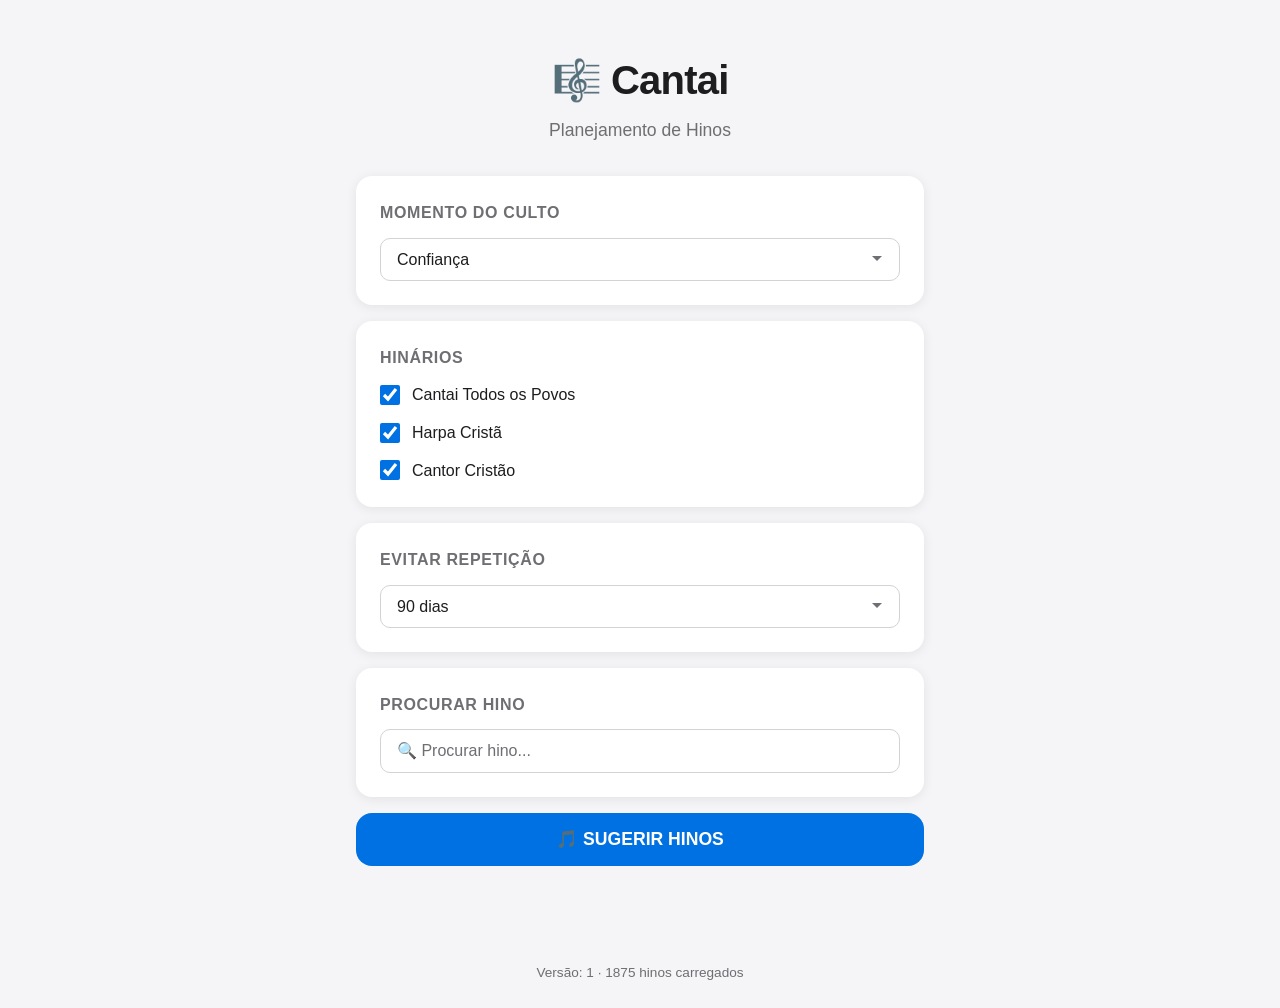
==== cantai/web/index.html @ de01071b "Cantai Builder V1.0: 5 hinarios, busca web, build automatizado, Netlify - Importadores: CTP, Harpa, " ====
<!DOCTYPE html>
<html lang="pt-BR">
<head>
  <meta charset="UTF-8">
  <meta name="viewport" content="width=device-width, initial-scale=1.0">
  <title>Cantai - Planejamento de Hinos</title>
  <link rel="stylesheet" href="style.css">
</head>
<body>
  <header class="header">
    <h1>🎼 Cantai</h1>
    <p class="subtitle">Planejamento de Hinos</p>
  </header>

  <main class="container">
    <section class="card">
      <h2>Momento do culto</h2>
      <select id="momento">
        <option value="Adoração">Adoração</option>
        <option value="Ação de Graças">Ação de Graças</option>
        <option value="Confiança" selected>Confiança</option>
        <option value="Consagração">Consagração</option>
        <option value="Evangelho">Evangelho</option>
        <option value="Envio">Envio</option>
        <option value="Oração">Oração</option>
        <option value="Louvor">Louvor</option>
        <option value="Comunhão">Comunhão</option>
        <option value="Afirmação de Fé">Afirmação de Fé</option>
        <option value="Confissão">Confissão</option>
        <option value="Intercessão">Intercessão</option>
        <option value="Paixão de Cristo">Paixão de Cristo</option>
        <option value="Advento">Advento</option>
        <option value="Emergência">Emergência</option>
        <option value="Obediência">Obediência</option>
        <option value="Aniversário">Aniversário</option>
      </select>
    </section>

    <section class="card">
      <h2>Hinários</h2>
      <div class="checkbox-group">
        <label class="checkbox-label">
          <input type="checkbox" id="hctp" checked>
          <span>Cantai Todos os Povos</span>
        </label>
        <label class="checkbox-label">
          <input type="checkbox" id="harpa" checked>
          <span>Harpa Cristã</span>
        </label>
        <label class="checkbox-label">
          <input type="checkbox" id="cantor" checked>
          <span>Cantor Cristão</span>
        </label>
      </div>
    </section>

    <section class="card">
      <h2>Evitar repetição</h2>
      <select id="repeticao">
        <option value="30">30 dias</option>
        <option value="60">60 dias</option>
        <option value="90" selected>90 dias</option>
        <option value="180">180 dias</option>
        <option value="365">1 ano</option>
      </select>
    </section>

    <section class="card">
      <h2>Procurar hino</h2>
      <input
        type="text"
        id="busca"
        class="input-busca"
        placeholder="🔍 Procurar hino..."
        autocomplete="off"
      >
    </section>

    <button class="btn-primary" id="btn-sugerir" onclick="suggestHymns()">
      🎵 SUGERIR HINOS
    </button>

    <section id="resultados" class="resultados"></section>
  </main>

  <footer class="footer">
    <p>Versão: <span id="db-version">-</span> · <span id="db-count">-</span> hinos carregados</p>
  </footer>

  <script src="app.js"></script>
</body>
</html>
---- cantai/web/style.css ----
:root {
  --bg: #f5f5f7;
  --surface: #ffffff;
  --text: #1d1d1f;
  --text-secondary: #6e6e73;
  --border: #d2d2d7;
  --primary: #0071e3;
  --primary-hover: #0077ed;
  --success: #34c759;
  --shadow: 0 2px 12px rgba(0, 0, 0, 0.08);
  --radius: 16px;
  --radius-sm: 10px;
}

@media (prefers-color-scheme: dark) {
  :root {
    --bg: #1c1c1e;
    --surface: #2c2c2e;
    --text: #f5f5f7;
    --text-secondary: #98989d;
    --border: #3a3a3c;
    --primary: #0a84ff;
    --primary-hover: #409cff;
    --success: #30d158;
    --shadow: 0 2px 12px rgba(0, 0, 0, 0.3);
  }
}

* {
  margin: 0;
  padding: 0;
  box-sizing: border-box;
}

body {
  font-family: -apple-system, BlinkMacSystemFont, "Segoe UI", Roboto, sans-serif;
  background: var(--bg);
  color: var(--text);
  line-height: 1.6;
  min-height: 100vh;
  display: flex;
  flex-direction: column;
}

.header {
  text-align: center;
  padding: 3rem 1rem 2rem;
}

.header h1 {
  font-size: 2.5rem;
  font-weight: 700;
  letter-spacing: -0.02em;
}

.subtitle {
  color: var(--text-secondary);
  font-size: 1.1rem;
  margin-top: 0.25rem;
}

.container {
  max-width: 600px;
  width: 100%;
  margin: 0 auto;
  padding: 0 1rem 3rem;
  flex: 1;
}

.card {
  background: var(--surface);
  border-radius: var(--radius);
  padding: 1.5rem;
  margin-bottom: 1rem;
  box-shadow: var(--shadow);
}

.card h2 {
  font-size: 1rem;
  font-weight: 600;
  margin-bottom: 0.75rem;
  color: var(--text-secondary);
  text-transform: uppercase;
  letter-spacing: 0.04em;
}

select {
  width: 100%;
  padding: 0.75rem 1rem;
  font-size: 1rem;
  border: 1px solid var(--border);
  border-radius: var(--radius-sm);
  background: var(--surface);
  color: var(--text);
  appearance: none;
  background-image: url("data:image/svg+xml,%3Csvg xmlns='http://www.w3.org/2000/svg' width='12' height='12' viewBox='0 0 12 12'%3E%3Cpath fill='%236e6e73' d='M6 8L1 3h10z'/%3E%3C/svg%3E");
  background-repeat: no-repeat;
  background-position: right 1rem center;
  cursor: pointer;
}

.checkbox-group {
  display: flex;
  flex-direction: column;
  gap: 0.75rem;
}

.checkbox-label {
  display: flex;
  align-items: center;
  gap: 0.75rem;
  cursor: pointer;
  font-size: 1rem;
}

.checkbox-label input[type="checkbox"] {
  width: 1.25rem;
  height: 1.25rem;
  accent-color: var(--primary);
  cursor: pointer;
}

.input-busca {
  width: 100%;
  padding: 0.75rem 1rem;
  font-size: 1rem;
  border: 1px solid var(--border);
  border-radius: var(--radius-sm);
  background: var(--surface);
  color: var(--text);
  outline: none;
  transition: border-color 0.2s;
}

.input-busca:focus {
  border-color: var(--primary);
}

.input-busca::placeholder {
  color: var(--text-secondary);
}

.btn-primary {
  width: 100%;
  padding: 1rem;
  font-size: 1.1rem;
  font-weight: 600;
  color: #ffffff;
  background: var(--primary);
  border: none;
  border-radius: var(--radius);
  cursor: pointer;
  transition: background 0.2s;
  margin-bottom: 1.5rem;
}

.btn-primary:hover {
  background: var(--primary-hover);
}

.btn-primary:active {
  transform: scale(0.98);
}

.resultados {
  display: flex;
  flex-direction: column;
  gap: 1rem;
}

.hino-card {
  background: var(--surface);
  border-radius: var(--radius);
  padding: 1.25rem;
  box-shadow: var(--shadow);
}

.hino-cabecalho {
  display: flex;
  align-items: baseline;
  gap: 0.5rem;
  margin-bottom: 0.5rem;
}

.hino-hinario {
  font-size: 0.75rem;
  font-weight: 600;
  color: var(--primary);
  text-transform: uppercase;
  letter-spacing: 0.04em;
  background: var(--bg);
  padding: 0.2rem 0.5rem;
  border-radius: 6px;
}

.hino-numero {
  font-size: 0.85rem;
  color: var(--text-secondary);
}

.hino-titulo {
  font-size: 1.1rem;
  font-weight: 600;
  margin-bottom: 0.25rem;
}

.hino-primeira-linha {
  font-size: 0.9rem;
  color: var(--text-secondary);
  font-style: italic;
  margin-bottom: 0.75rem;
}

.btn-escolher {
  width: 100%;
  padding: 0.6rem;
  font-size: 0.95rem;
  font-weight: 500;
  color: var(--primary);
  background: transparent;
  border: 1.5px solid var(--primary);
  border-radius: var(--radius-sm);
  cursor: pointer;
  transition: all 0.2s;
}

.btn-escolher:hover {
  background: var(--primary);
  color: #ffffff;
}

.btn-novas {
  width: 100%;
  padding: 0.75rem;
  font-size: 1rem;
  font-weight: 500;
  color: var(--text-secondary);
  background: transparent;
  border: 1.5px solid var(--border);
  border-radius: var(--radius-sm);
  cursor: pointer;
  transition: all 0.2s;
  margin-top: 0.5rem;
}

.btn-novas:hover {
  border-color: var(--text-secondary);
  color: var(--text);
}

.footer {
  text-align: center;
  padding: 1.5rem 1rem;
  color: var(--text-secondary);
  font-size: 0.85rem;
}

@media (max-width: 480px) {
  .header h1 {
    font-size: 2rem;
  }

  .container {
    padding: 0 0.75rem 2rem;
  }

  .card {
    padding: 1.25rem;
  }
}
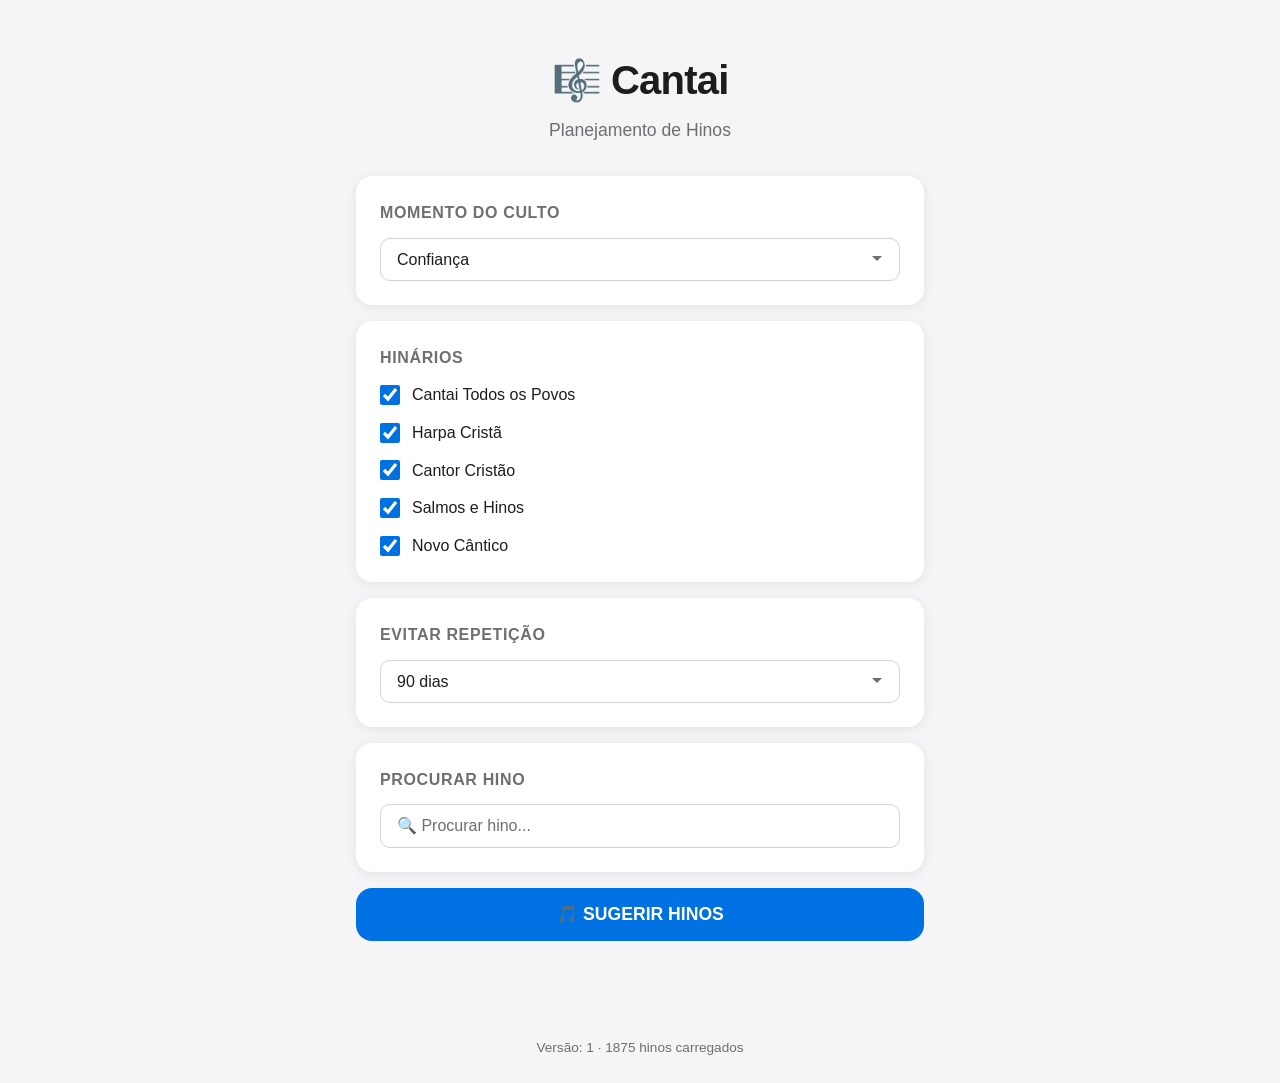
==== commit b46e3e41: "Corrigir sugestoes: incluir todos os hinarios e adicionar SH/NC - Algoritmo agora reseta os checkbox" ====
--- a/cantai/web/index.html
+++ b/cantai/web/index.html
@@ -51,6 +51,14 @@
           <input type="checkbox" id="cantor" checked>
           <span>Cantor Cristão</span>
         </label>
+        <label class="checkbox-label">
+          <input type="checkbox" id="sh" checked>
+          <span>Salmos e Hinos</span>
+        </label>
+        <label class="checkbox-label">
+          <input type="checkbox" id="nc" checked>
+          <span>Novo Cântico</span>
+        </label>
       </div>
     </section>
 
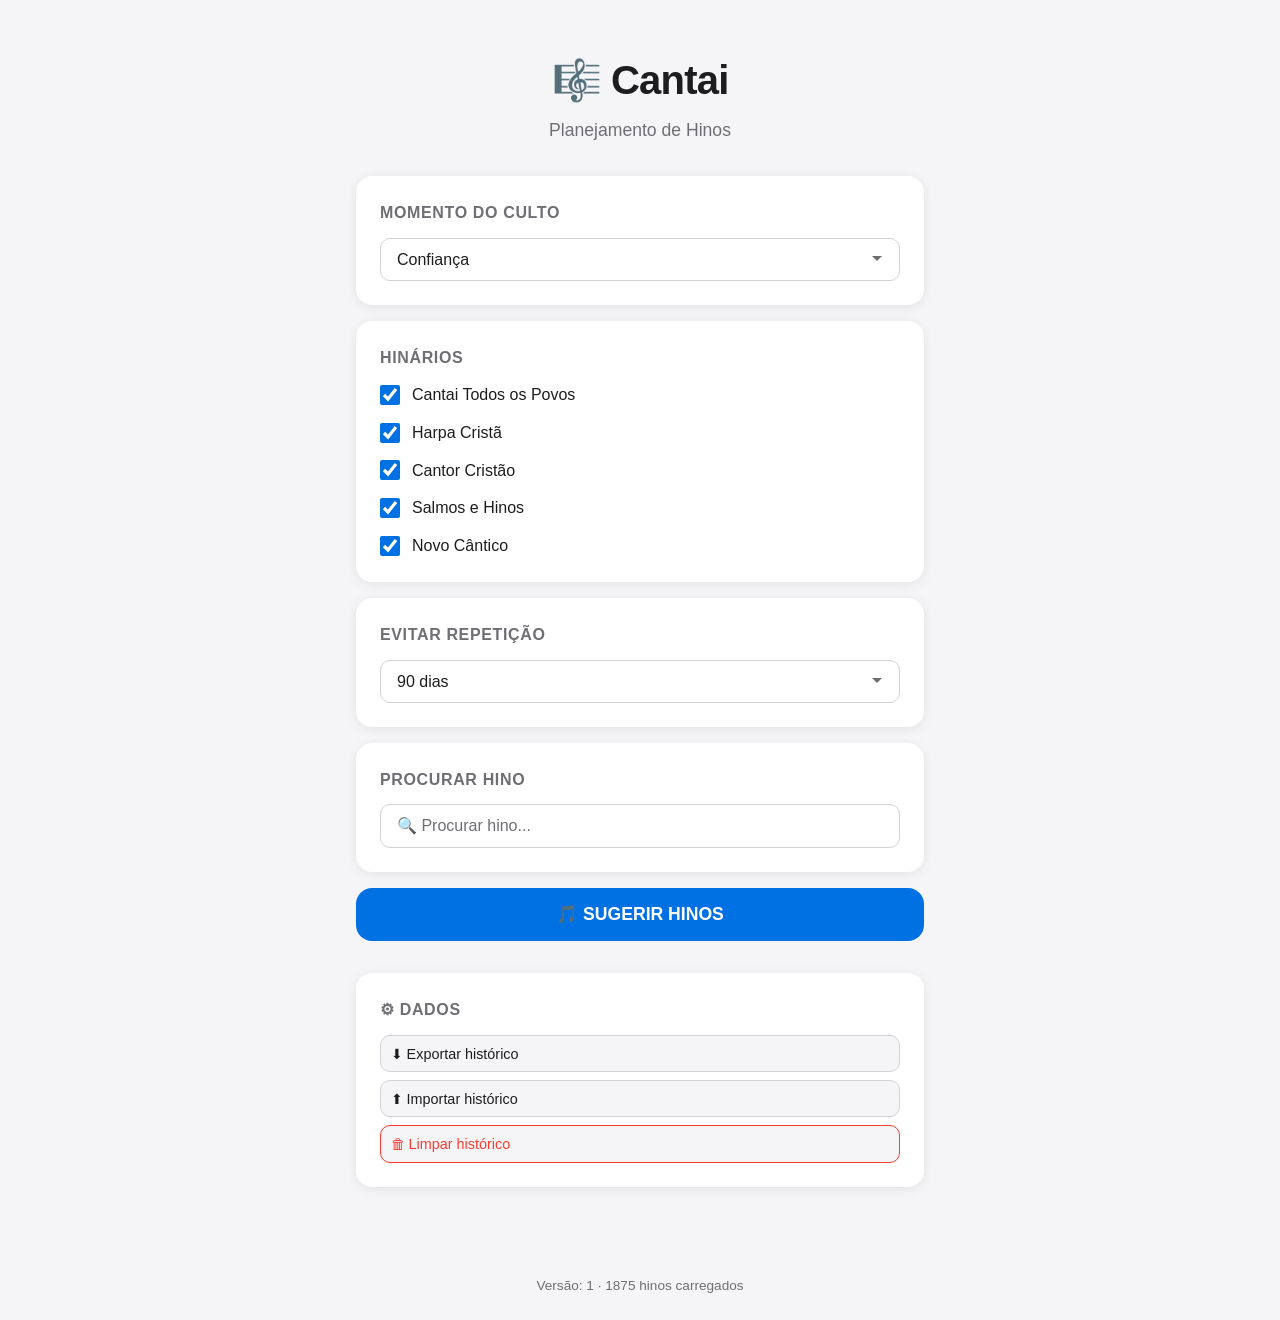
==== commit 4d6f9a1a: "Sprint V1.1: planejador de culto completo - Sugestao: 3 CTP + 1 de outro hinario selecionado - Paine" ====
--- a/cantai/web/index.html
+++ b/cantai/web/index.html
@@ -89,6 +89,28 @@
     </button>
 
     <section id="resultados" class="resultados"></section>
+
+    <section id="secao-culto" class="card card-culto" style="display:none">
+      <h2>Hinos deste culto</h2>
+      <div id="culto-lista" class="culto-lista"></div>
+      <div class="culto-botoes">
+        <button class="btn-copiar" id="btn-copiar" onclick="copyProgramacao()">
+          📋 Copiar programação
+        </button>
+        <button class="btn-novas" onclick="suggestHymns()">
+          🔄 Nova sugestão
+        </button>
+      </div>
+    </section>
+
+    <section class="card card-dados">
+      <h2>⚙ Dados</h2>
+      <div class="dados-botoes">
+        <button class="btn-dado" onclick="exportHistorico()">⬇ Exportar histórico</button>
+        <button class="btn-dado" onclick="importHistorico()">⬆ Importar histórico</button>
+        <button class="btn-dado btn-dado-perigo" onclick="limparHistorico()">🗑 Limpar histórico</button>
+      </div>
+    </section>
   </main>
 
   <footer class="footer">
--- a/cantai/web/style.css
+++ b/cantai/web/style.css
@@ -248,6 +248,136 @@
   color: var(--text);
 }
 
+.card-culto {
+  border: 2px solid var(--primary);
+}
+
+.culto-lista {
+  display: flex;
+  flex-direction: column;
+  gap: 0.5rem;
+  margin-bottom: 1rem;
+}
+
+.culto-item {
+  display: flex;
+  align-items: center;
+  justify-content: space-between;
+  padding: 0.6rem 0.75rem;
+  background: var(--bg);
+  border-radius: var(--radius-sm);
+}
+
+.culto-item-info {
+  display: flex;
+  align-items: baseline;
+  gap: 0.5rem;
+  min-width: 0;
+}
+
+.culto-item-hinario {
+  font-size: 0.7rem;
+  font-weight: 600;
+  color: var(--primary);
+  text-transform: uppercase;
+  letter-spacing: 0.04em;
+  flex-shrink: 0;
+}
+
+.culto-item-numero {
+  font-size: 0.8rem;
+  color: var(--text-secondary);
+  flex-shrink: 0;
+}
+
+.culto-item-titulo {
+  font-size: 0.9rem;
+  font-weight: 500;
+  white-space: nowrap;
+  overflow: hidden;
+  text-overflow: ellipsis;
+}
+
+.culto-item-remover {
+  background: none;
+  border: none;
+  color: var(--text-secondary);
+  font-size: 1rem;
+  cursor: pointer;
+  padding: 0.25rem;
+  flex-shrink: 0;
+  transition: color 0.2s;
+}
+
+.culto-item-remover:hover {
+  color: #ff3b30;
+}
+
+.culto-botoes {
+  display: flex;
+  gap: 0.5rem;
+}
+
+.culto-botoes .btn-copiar {
+  flex: 1;
+  padding: 0.6rem;
+  font-size: 0.9rem;
+  font-weight: 500;
+  color: var(--primary);
+  background: transparent;
+  border: 1.5px solid var(--primary);
+  border-radius: var(--radius-sm);
+  cursor: pointer;
+  transition: all 0.2s;
+}
+
+.culto-botoes .btn-copiar:hover {
+  background: var(--primary);
+  color: #ffffff;
+}
+
+.culto-botoes .btn-novas {
+  margin-top: 0;
+}
+
+.card-dados {
+  margin-top: 0.5rem;
+}
+
+.dados-botoes {
+  display: flex;
+  flex-direction: column;
+  gap: 0.5rem;
+}
+
+.btn-dado {
+  width: 100%;
+  padding: 0.6rem;
+  font-size: 0.9rem;
+  font-weight: 500;
+  color: var(--text);
+  background: var(--bg);
+  border: 1px solid var(--border);
+  border-radius: var(--radius-sm);
+  cursor: pointer;
+  transition: all 0.2s;
+  text-align: left;
+}
+
+.btn-dado:hover {
+  border-color: var(--text-secondary);
+}
+
+.btn-dado-perigo {
+  color: #ff3b30;
+  border-color: #ff3b30;
+}
+
+.btn-dado-perigo:hover {
+  background: #ff3b30;
+  color: #ffffff;
+}
+
 .footer {
   text-align: center;
   padding: 1.5rem 1rem;
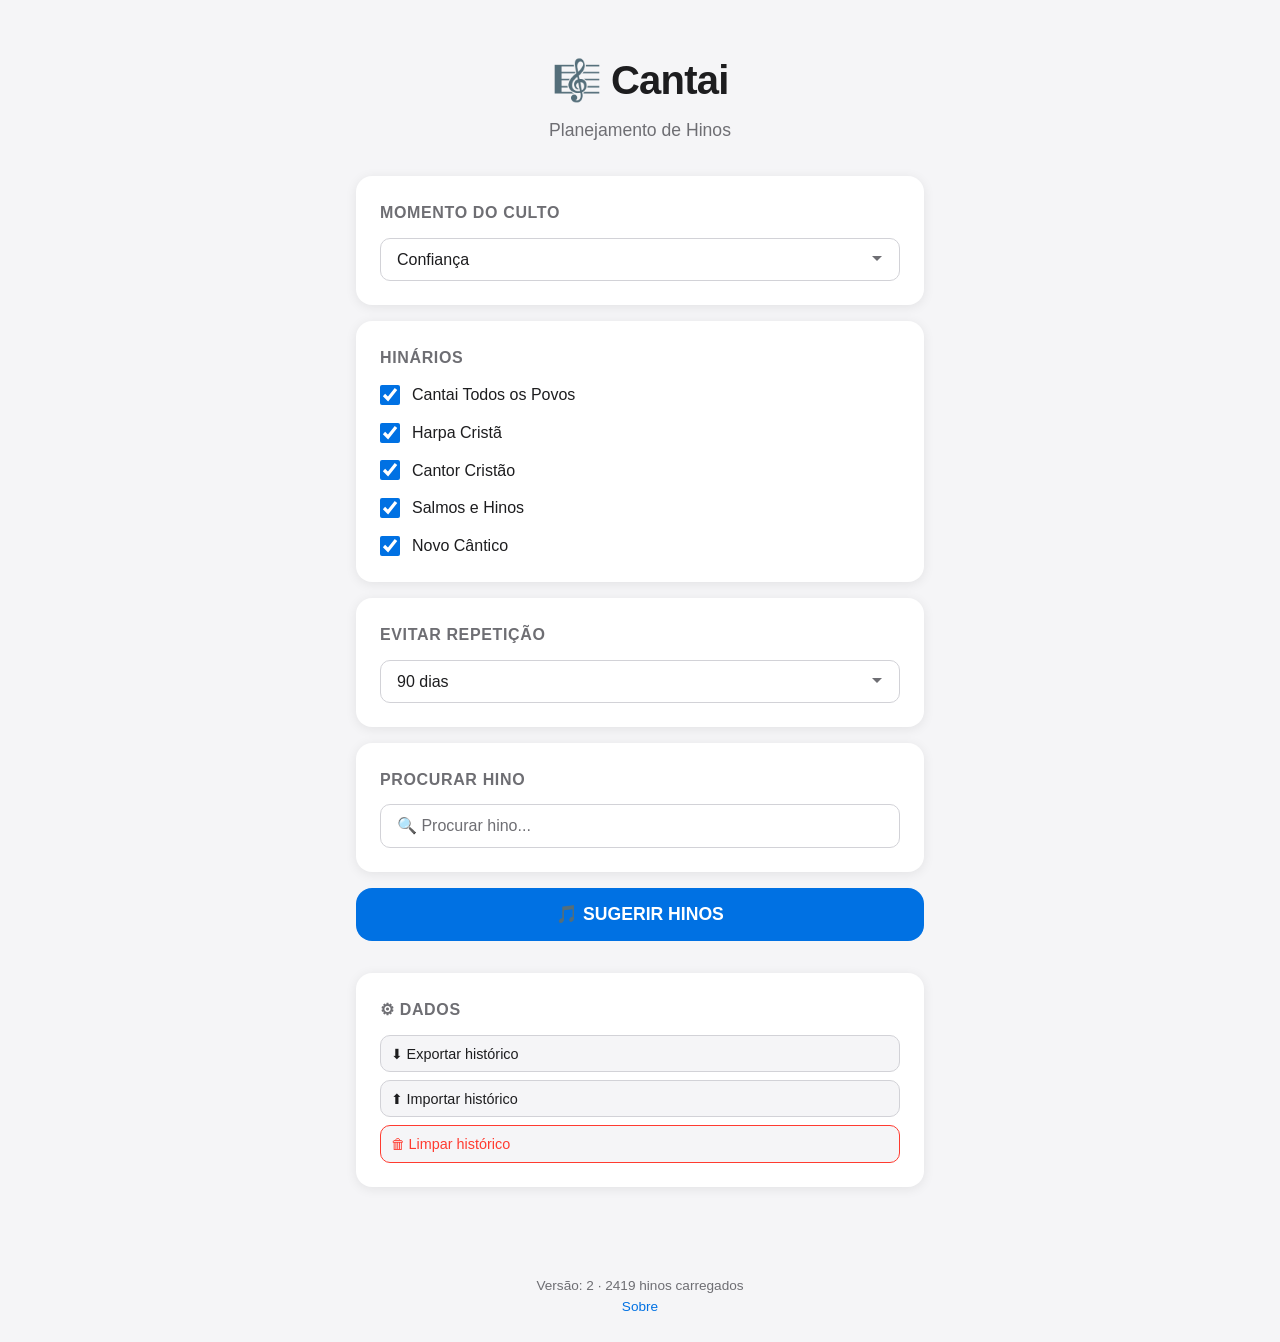
==== commit 1fd7d3f5: "Release v1.2.1 - Catálogo unificado, SH completo e melhorias da interface" ====
--- a/cantai/web/index.html
+++ b/cantai/web/index.html
@@ -115,7 +115,39 @@
 
   <footer class="footer">
     <p>Versão: <span id="db-version">-</span> · <span id="db-count">-</span> hinos carregados</p>
+    <p><a href="#" onclick="openSobre(); return false;" class="footer-link">Sobre</a></p>
   </footer>
+
+  <div id="modal-letra" class="modal" onclick="closeModal(event, 'modal-letra')">
+    <div class="modal-content">
+      <div class="modal-header">
+        <span class="modal-hinario" id="modal-hinario"></span>
+        <span class="modal-numero" id="modal-numero"></span>
+        <button class="modal-close" onclick="closeModalById('modal-letra')">✕</button>
+      </div>
+      <h3 class="modal-titulo" id="modal-titulo"></h3>
+      <p class="modal-primeira-linha" id="modal-primeira-linha"></p>
+      <div class="modal-letra-texto" id="modal-letra-texto"></div>
+      <div class="modal-footer">
+        <button class="btn-modal-close" onclick="closeModalById('modal-letra')">Fechar</button>
+        <button class="btn-modal-escolher" id="modal-btn-escolher" onclick="chooseFromModal()">✓ Escolher</button>
+      </div>
+    </div>
+  </div>
+
+  <div id="modal-sobre" class="modal" onclick="closeModal(event, 'modal-sobre')">
+    <div class="modal-content modal-sobre-content">
+      <button class="modal-close" onclick="closeModalById('modal-sobre')">✕</button>
+      <h2>🎼 Cantai</h2>
+      <p class="sobre-descricao">Planejamento de Hinos para cultos e eventos da igreja.</p>
+      <div class="sobre-info">
+        <p><strong>Versão:</strong> <span id="sobre-versao">1.2</span></p>
+        <p><strong>Total de hinos:</strong> <span id="sobre-count">0</span></p>
+        <p><strong>Licença:</strong> MIT</p>
+        <p><strong>GitHub:</strong> <a href="https://github.com/vanessa/Cantai" target="_blank">github.com/vanessa/Cantai</a></p>
+      </div>
+    </div>
+  </div>
 
   <script src="app.js"></script>
 </body>
--- a/cantai/web/style.css
+++ b/cantai/web/style.css
@@ -211,8 +211,26 @@
   margin-bottom: 0.75rem;
 }
 
+.btn-ver-letra {
+  flex: 1;
+  padding: 0.6rem;
+  font-size: 0.95rem;
+  font-weight: 500;
+  color: var(--text-secondary);
+  background: transparent;
+  border: 1.5px solid var(--border);
+  border-radius: var(--radius-sm);
+  cursor: pointer;
+  transition: all 0.2s;
+}
+
+.btn-ver-letra:hover {
+  border-color: var(--text-secondary);
+  color: var(--text);
+}
+
 .btn-escolher {
-  width: 100%;
+  flex: 1;
   padding: 0.6rem;
   font-size: 0.95rem;
   font-weight: 500;
@@ -385,6 +403,198 @@
   font-size: 0.85rem;
 }
 
+.footer-link {
+  color: var(--primary);
+  text-decoration: none;
+  font-size: 0.85rem;
+}
+
+.footer-link:hover {
+  text-decoration: underline;
+}
+
+.modal {
+  display: none;
+  position: fixed;
+  top: 0;
+  left: 0;
+  width: 100%;
+  height: 100%;
+  background: rgba(0, 0, 0, 0.5);
+  z-index: 1000;
+  justify-content: center;
+  align-items: center;
+  padding: 1rem;
+}
+
+.modal.active {
+  display: flex;
+}
+
+.modal-content {
+  background: var(--surface);
+  border-radius: var(--radius);
+  padding: 1.5rem;
+  max-width: 500px;
+  width: 100%;
+  max-height: 80vh;
+  overflow-y: auto;
+  box-shadow: 0 4px 24px rgba(0, 0, 0, 0.2);
+}
+
+.modal-header {
+  display: flex;
+  align-items: center;
+  gap: 0.5rem;
+  margin-bottom: 0.75rem;
+}
+
+.modal-hinario {
+  font-size: 0.75rem;
+  font-weight: 600;
+  color: var(--primary);
+  text-transform: uppercase;
+  letter-spacing: 0.04em;
+  background: var(--bg);
+  padding: 0.2rem 0.5rem;
+  border-radius: 6px;
+}
+
+.modal-numero {
+  font-size: 0.85rem;
+  color: var(--text-secondary);
+}
+
+.modal-close {
+  margin-left: auto;
+  background: none;
+  border: none;
+  font-size: 1.25rem;
+  color: var(--text-secondary);
+  cursor: pointer;
+  padding: 0.25rem;
+}
+
+.modal-close:hover {
+  color: var(--text);
+}
+
+.modal-titulo {
+  font-size: 1.2rem;
+  font-weight: 600;
+  margin-bottom: 0.25rem;
+}
+
+.modal-primeira-linha {
+  font-size: 0.9rem;
+  color: var(--text-secondary);
+  font-style: italic;
+  margin-bottom: 1rem;
+}
+
+.modal-letra-texto {
+  font-size: 0.95rem;
+  line-height: 1.7;
+  white-space: pre-wrap;
+  color: var(--text);
+  margin-bottom: 1.5rem;
+  padding: 1rem;
+  background: var(--bg);
+  border-radius: var(--radius-sm);
+}
+
+.modal-footer {
+  display: flex;
+  gap: 0.75rem;
+}
+
+.btn-modal-close {
+  flex: 1;
+  padding: 0.6rem;
+  font-size: 0.95rem;
+  font-weight: 500;
+  color: var(--text-secondary);
+  background: transparent;
+  border: 1.5px solid var(--border);
+  border-radius: var(--radius-sm);
+  cursor: pointer;
+  transition: all 0.2s;
+}
+
+.btn-modal-close:hover {
+  border-color: var(--text-secondary);
+  color: var(--text);
+}
+
+.btn-modal-escolher {
+  flex: 1;
+  padding: 0.6rem;
+  font-size: 0.95rem;
+  font-weight: 500;
+  color: #ffffff;
+  background: var(--primary);
+  border: none;
+  border-radius: var(--radius-sm);
+  cursor: pointer;
+  transition: background 0.2s;
+}
+
+.btn-modal-escolher:hover {
+  background: var(--primary-hover);
+}
+
+.modal-sobre-content {
+  text-align: center;
+  position: relative;
+}
+
+.modal-sobre-content h2 {
+  font-size: 1.5rem;
+  margin-bottom: 0.5rem;
+}
+
+.sobre-descricao {
+  color: var(--text-secondary);
+  margin-bottom: 1.5rem;
+}
+
+.sobre-info {
+  text-align: left;
+  padding: 1rem;
+  background: var(--bg);
+  border-radius: var(--radius-sm);
+}
+
+.sobre-info p {
+  margin-bottom: 0.5rem;
+  font-size: 0.9rem;
+}
+
+.sobre-info a {
+  color: var(--primary);
+  text-decoration: none;
+}
+
+.sobre-info a:hover {
+  text-decoration: underline;
+}
+
+.hino-topics {
+  display: flex;
+  flex-wrap: wrap;
+  gap: 0.35rem;
+  margin-bottom: 0.75rem;
+}
+
+.hino-topic-tag {
+  font-size: 0.7rem;
+  font-weight: 500;
+  color: var(--primary);
+  background: var(--bg);
+  padding: 0.15rem 0.45rem;
+  border-radius: 6px;
+}
+
 @media (max-width: 480px) {
   .header h1 {
     font-size: 2rem;
@@ -397,4 +607,8 @@
   .card {
     padding: 1.25rem;
   }
-}
+
+  .modal-content {
+    padding: 1.25rem;
+  }
+}
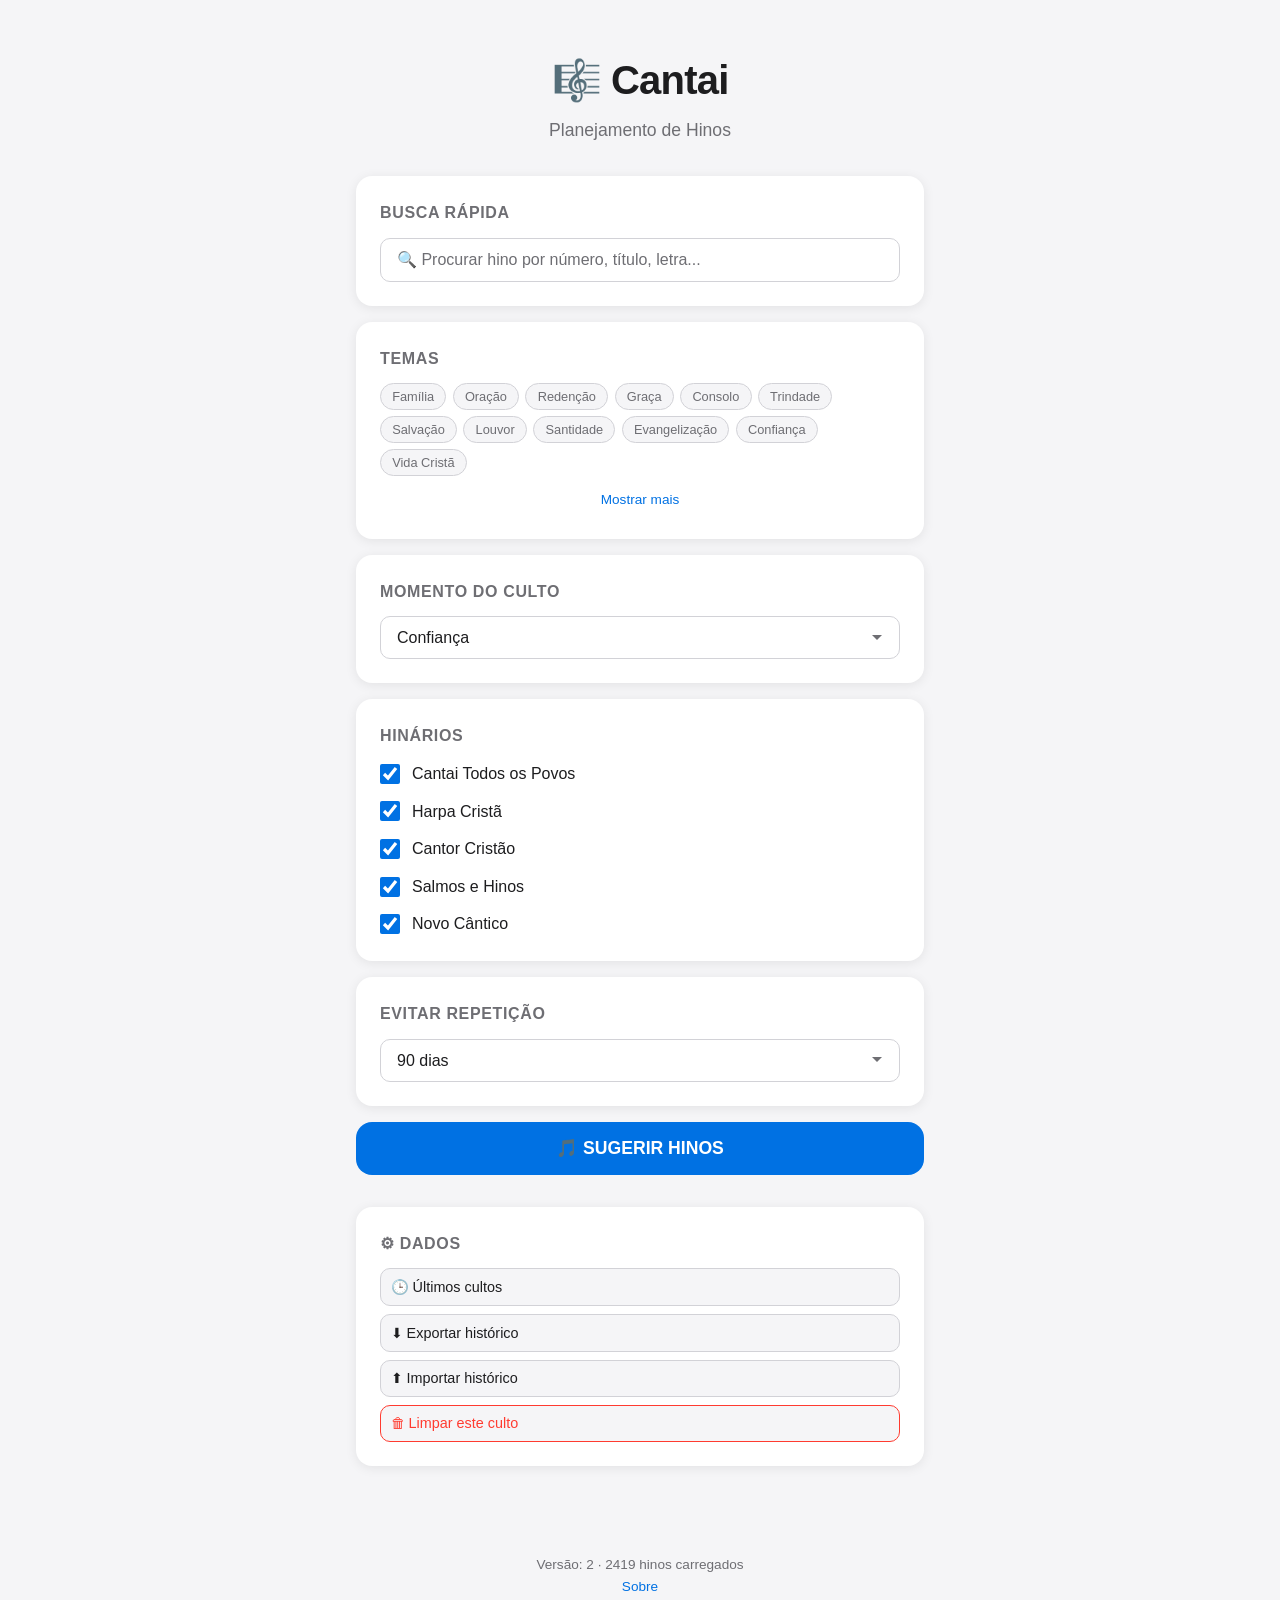
==== commit 286277ea: "Sprint V1.3 — Experiência da Pianista: busca com relevância, temas como chips, histórico de cultos, " ====
--- a/cantai/web/index.html
+++ b/cantai/web/index.html
@@ -14,25 +14,49 @@
 
   <main class="container">
     <section class="card">
+      <h2>Busca rápida</h2>
+      <input
+        type="text"
+        id="busca"
+        class="input-busca"
+        placeholder="🔍 Procurar hino por número, título, letra..."
+        autocomplete="off"
+      >
+      <div id="busca-info" class="busca-info" style="display:none"></div>
+    </section>
+
+    <section class="card">
+      <h2>Temas</h2>
+      <div id="temas-tags" class="temas-tags"></div>
+      <button id="btn-mais-temas" class="btn-mostrar-mais" onclick="toggleMoreTopics()" style="display:none">Mostrar mais</button>
+    </section>
+
+    <section id="resultados-busca" class="resultados" style="display:none"></section>
+
+    <section class="card">
       <h2>Momento do culto</h2>
       <select id="momento">
         <option value="Adoração">Adoração</option>
-        <option value="Ação de Graças">Ação de Graças</option>
+        <option value="Louvor">Louvor</option>
         <option value="Confiança" selected>Confiança</option>
         <option value="Consagração">Consagração</option>
-        <option value="Evangelho">Evangelho</option>
-        <option value="Envio">Envio</option>
+        <option value="Evangelização">Evangelização</option>
+        <option value="Missões">Missões</option>
         <option value="Oração">Oração</option>
-        <option value="Louvor">Louvor</option>
         <option value="Comunhão">Comunhão</option>
-        <option value="Afirmação de Fé">Afirmação de Fé</option>
-        <option value="Confissão">Confissão</option>
-        <option value="Intercessão">Intercessão</option>
-        <option value="Paixão de Cristo">Paixão de Cristo</option>
-        <option value="Advento">Advento</option>
-        <option value="Emergência">Emergência</option>
-        <option value="Obediência">Obediência</option>
-        <option value="Aniversário">Aniversário</option>
+        <option value="Santidade">Santidade</option>
+        <option value="Gratidão">Gratidão</option>
+        <option value="Redenção">Redenção</option>
+        <option value="Esperança">Esperança</option>
+        <option value="Graça">Graça</option>
+        <option value="Família">Família</option>
+        <option value="Santa Ceia">Santa Ceia</option>
+        <option value="Batismo">Batismo</option>
+        <option value="Casamento">Casamento</option>
+        <option value="Funeral">Funeral</option>
+        <option value="Natal">Natal</option>
+        <option value="Páscoa">Páscoa</option>
+        <option value="Pentecostes">Pentecostes</option>
       </select>
     </section>
 
@@ -73,17 +97,6 @@
       </select>
     </section>
 
-    <section class="card">
-      <h2>Procurar hino</h2>
-      <input
-        type="text"
-        id="busca"
-        class="input-busca"
-        placeholder="🔍 Procurar hino..."
-        autocomplete="off"
-      >
-    </section>
-
     <button class="btn-primary" id="btn-sugerir" onclick="suggestHymns()">
       🎵 SUGERIR HINOS
     </button>
@@ -106,9 +119,10 @@
     <section class="card card-dados">
       <h2>⚙ Dados</h2>
       <div class="dados-botoes">
+        <button class="btn-dado" onclick="openHistorico()">🕒 Últimos cultos</button>
         <button class="btn-dado" onclick="exportHistorico()">⬇ Exportar histórico</button>
         <button class="btn-dado" onclick="importHistorico()">⬆ Importar histórico</button>
-        <button class="btn-dado btn-dado-perigo" onclick="limparHistorico()">🗑 Limpar histórico</button>
+        <button class="btn-dado btn-dado-perigo" onclick="limparHistorico()">🗑 Limpar este culto</button>
       </div>
     </section>
   </main>
@@ -144,7 +158,21 @@
         <p><strong>Versão:</strong> <span id="sobre-versao">1.2</span></p>
         <p><strong>Total de hinos:</strong> <span id="sobre-count">0</span></p>
         <p><strong>Licença:</strong> MIT</p>
-        <p><strong>GitHub:</strong> <a href="https://github.com/vanessa/Cantai" target="_blank">github.com/vanessa/Cantai</a></p>
+        <p><strong>GitHub:</strong> <a href="https://github.com/Vangl-dev/Cantai" target="_blank">github.com/Vangl-dev/Cantai</a></p>
+      </div>
+    </div>
+  </div>
+
+  <div id="modal-historico" class="modal" onclick="closeModal(event, 'modal-historico')">
+    <div class="modal-content modal-historico-content">
+      <div class="modal-header">
+        <span class="modal-hinario">HISTÓRICO</span>
+        <button class="modal-close" onclick="closeModalById('modal-historico')">✕</button>
+      </div>
+      <div id="historico-lista" class="historico-lista"></div>
+      <div class="modal-footer">
+        <button class="btn-modal-close" onclick="limparHistoricoCompleto()">🗑 Limpar tudo</button>
+        <button class="btn-modal-close" onclick="closeModalById('modal-historico')">Fechar</button>
       </div>
     </div>
   </div>
--- a/cantai/web/style.css
+++ b/cantai/web/style.css
@@ -595,6 +595,146 @@
   border-radius: 6px;
 }
 
+.busca-info {
+  margin-top: 0.5rem;
+  font-size: 0.85rem;
+  color: var(--text-secondary);
+}
+
+.temas-tags {
+  display: flex;
+  flex-wrap: wrap;
+  gap: 0.4rem;
+}
+
+.tema-chip {
+  font-size: 0.8rem;
+  font-weight: 500;
+  color: var(--text-secondary);
+  background: var(--bg);
+  border: 1.5px solid var(--border);
+  border-radius: 20px;
+  padding: 0.3rem 0.7rem;
+  cursor: pointer;
+  transition: all 0.15s;
+  white-space: nowrap;
+}
+
+.tema-chip:hover {
+  border-color: var(--primary);
+  color: var(--primary);
+}
+
+.tema-chip-active {
+  background: var(--primary);
+  color: #ffffff;
+  border-color: var(--primary);
+}
+
+.tema-chip-active:hover {
+  background: var(--primary-hover);
+  color: #ffffff;
+}
+
+.btn-mostrar-mais {
+  width: 100%;
+  padding: 0.5rem;
+  font-size: 0.85rem;
+  font-weight: 500;
+  color: var(--primary);
+  background: transparent;
+  border: none;
+  border-radius: var(--radius-sm);
+  cursor: pointer;
+  margin-top: 0.5rem;
+  transition: color 0.2s;
+}
+
+.btn-mostrar-mais:hover {
+  text-decoration: underline;
+}
+
+.modal-historico-content {
+  max-width: 500px;
+}
+
+.historico-lista {
+  max-height: 60vh;
+  overflow-y: auto;
+}
+
+.historico-sep {
+  font-size: 0.8rem;
+  font-weight: 600;
+  color: var(--text-secondary);
+  text-transform: uppercase;
+  letter-spacing: 0.04em;
+  margin-top: 1rem;
+  margin-bottom: 0.5rem;
+}
+
+.historico-sep:first-child {
+  margin-top: 0;
+}
+
+.historico-linha {
+  height: 1px;
+  background: var(--border);
+  margin: 0.75rem 0;
+}
+
+.historico-item {
+  display: flex;
+  align-items: center;
+  justify-content: space-between;
+  padding: 0.5rem 0.6rem;
+  background: var(--bg);
+  border-radius: var(--radius-sm);
+  margin-bottom: 0.35rem;
+  gap: 0.5rem;
+}
+
+.historico-item-hinos {
+  display: flex;
+  flex-wrap: wrap;
+  gap: 0.3rem;
+  min-width: 0;
+}
+
+.historico-hino {
+  font-size: 0.75rem;
+  font-weight: 500;
+  color: var(--primary);
+  background: var(--surface);
+  padding: 0.15rem 0.4rem;
+  border-radius: 4px;
+  white-space: nowrap;
+}
+
+.historico-item-botoes {
+  display: flex;
+  gap: 0.25rem;
+  flex-shrink: 0;
+}
+
+.historico-btn {
+  background: none;
+  border: none;
+  font-size: 0.85rem;
+  cursor: pointer;
+  padding: 0.2rem;
+  color: var(--text-secondary);
+  transition: color 0.2s;
+}
+
+.historico-btn:hover {
+  color: var(--primary);
+}
+
+.historico-btn-perigo:hover {
+  color: #ff3b30;
+}
+
 @media (max-width: 480px) {
   .header h1 {
     font-size: 2rem;
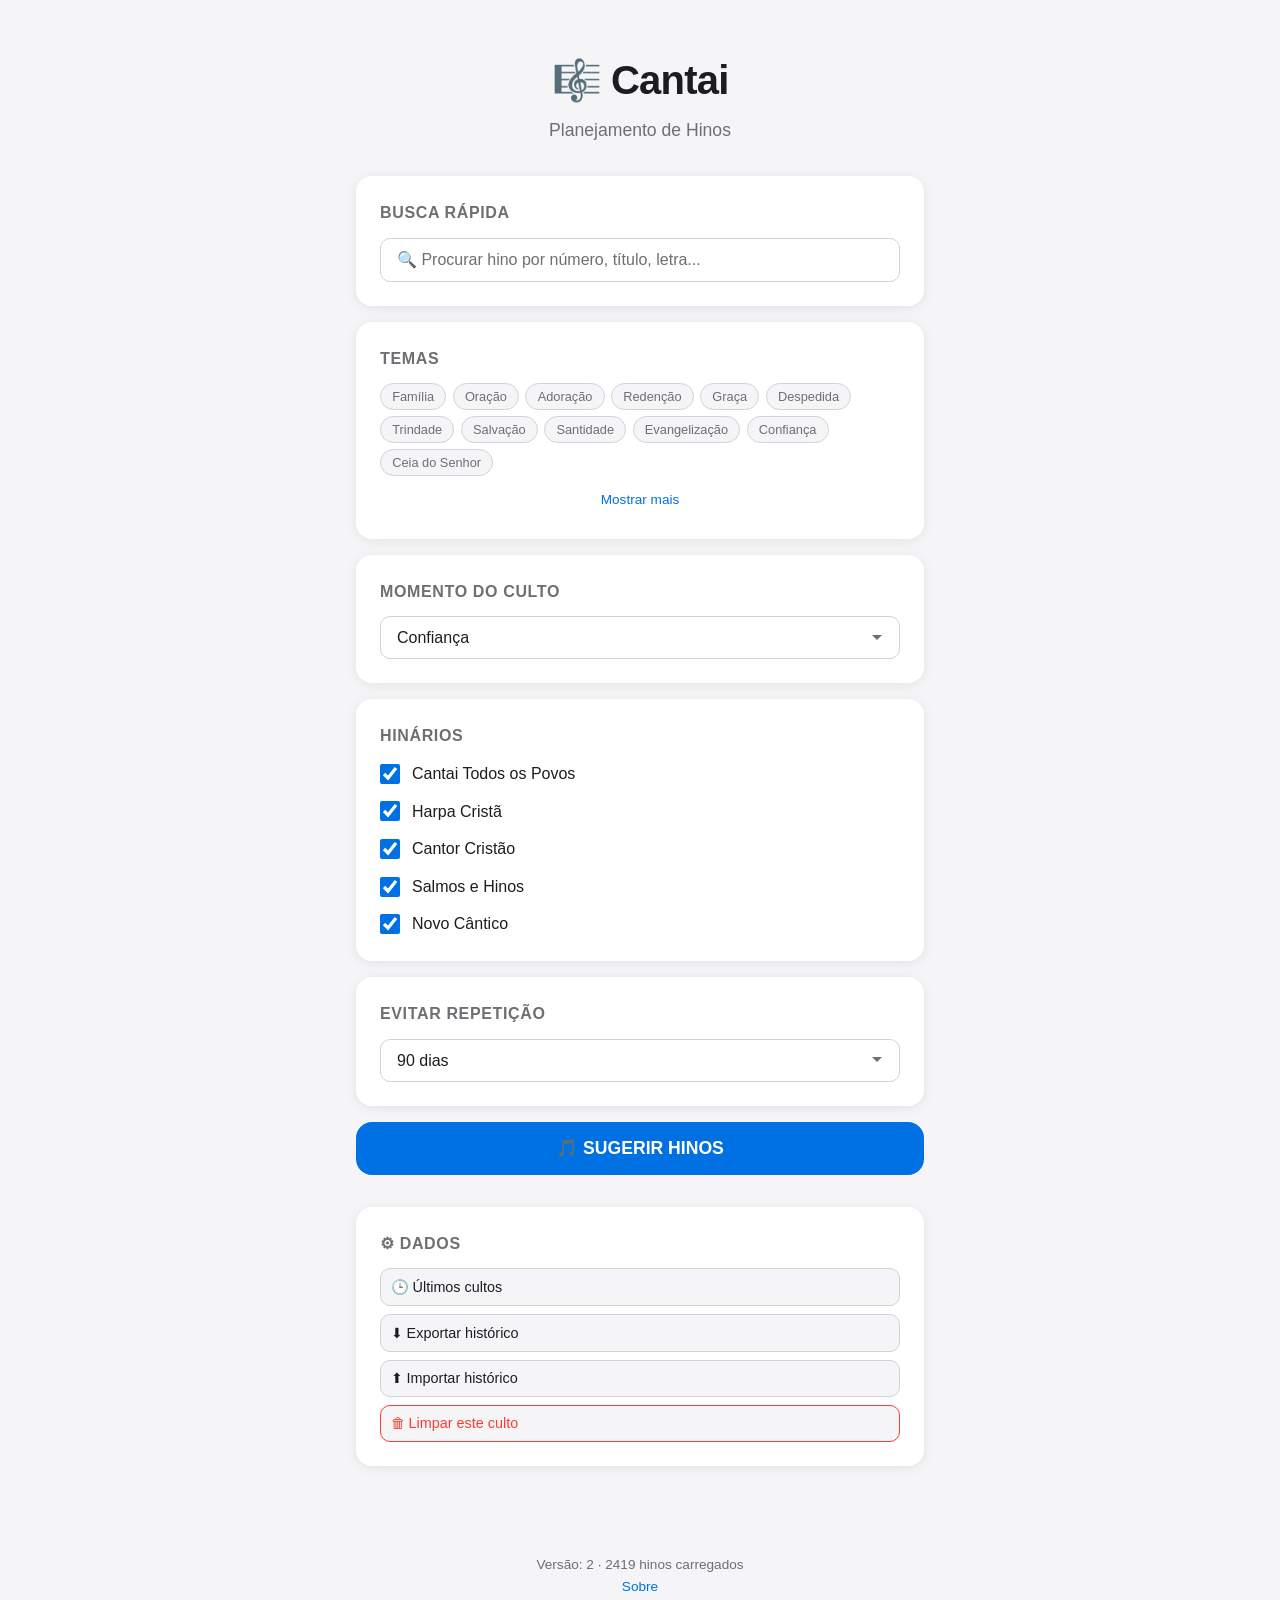
==== commit d30b8671: "Catálogo canônico v2: 28 temas, Louvor→Adoração, Comunhão→Ceia do Senhor, novos temas (Ano Novo, Pal" ====
--- a/cantai/web/index.html
+++ b/cantai/web/index.html
@@ -37,26 +37,28 @@
       <h2>Momento do culto</h2>
       <select id="momento">
         <option value="Adoração">Adoração</option>
-        <option value="Louvor">Louvor</option>
         <option value="Confiança" selected>Confiança</option>
         <option value="Consagração">Consagração</option>
         <option value="Evangelização">Evangelização</option>
         <option value="Missões">Missões</option>
         <option value="Oração">Oração</option>
-        <option value="Comunhão">Comunhão</option>
+        <option value="Ceia do Senhor">Ceia do Senhor</option>
         <option value="Santidade">Santidade</option>
         <option value="Gratidão">Gratidão</option>
         <option value="Redenção">Redenção</option>
         <option value="Esperança">Esperança</option>
         <option value="Graça">Graça</option>
         <option value="Família">Família</option>
-        <option value="Santa Ceia">Santa Ceia</option>
         <option value="Batismo">Batismo</option>
         <option value="Casamento">Casamento</option>
         <option value="Funeral">Funeral</option>
         <option value="Natal">Natal</option>
         <option value="Páscoa">Páscoa</option>
         <option value="Pentecostes">Pentecostes</option>
+        <option value="Espírito Santo">Espírito Santo</option>
+        <option value="Despedida">Despedida</option>
+        <option value="Ano Novo">Ano Novo</option>
+        <option value="Palavra de Deus">Palavra de Deus</option>
       </select>
     </section>
 
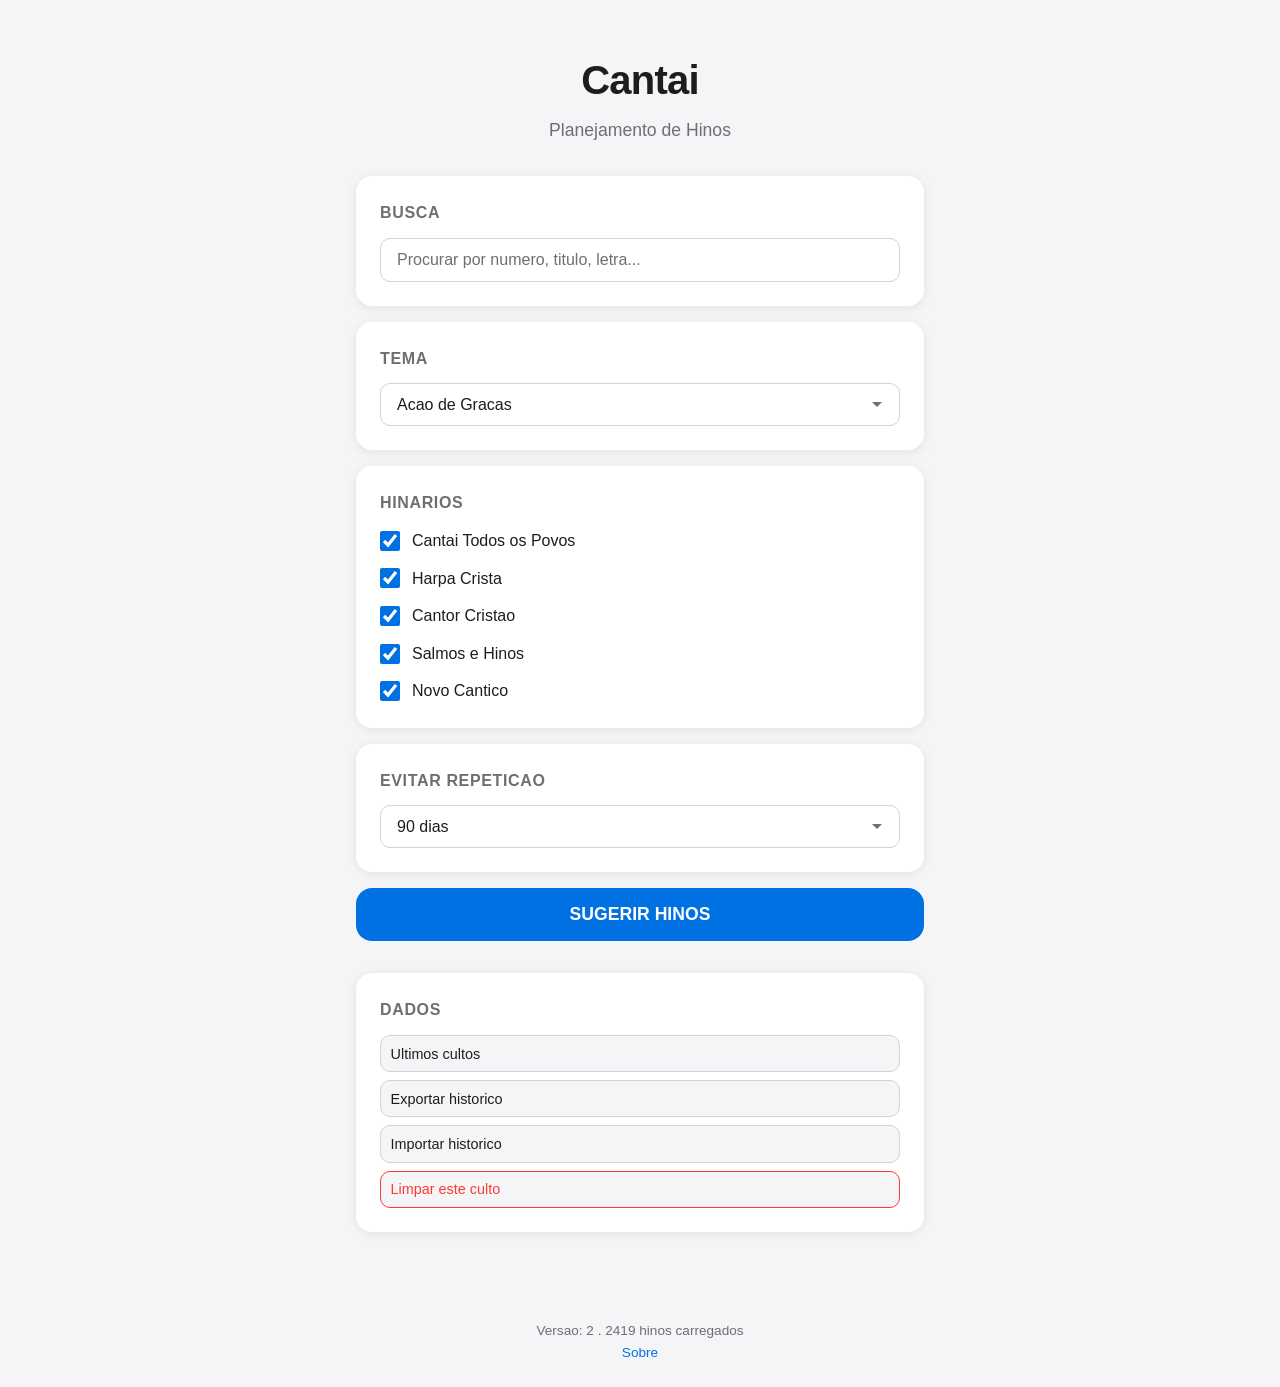
==== commit 6492c37d: "Sprint V1.5-1.5.1: canonical_topics.yaml completo + interface limpa - canonical_topics.yaml: 78 tema" ====
--- a/cantai/web/index.html
+++ b/cantai/web/index.html
@@ -8,62 +8,32 @@
 </head>
 <body>
   <header class="header">
-    <h1>🎼 Cantai</h1>
+    <h1> Cantai</h1>
     <p class="subtitle">Planejamento de Hinos</p>
   </header>
 
   <main class="container">
     <section class="card">
-      <h2>Busca rápida</h2>
+      <h2>Busca</h2>
       <input
         type="text"
         id="busca"
         class="input-busca"
-        placeholder="🔍 Procurar hino por número, título, letra..."
+        placeholder="Procurar por numero, titulo, letra..."
         autocomplete="off"
       >
       <div id="busca-info" class="busca-info" style="display:none"></div>
     </section>
 
-    <section class="card">
-      <h2>Temas</h2>
-      <div id="temas-tags" class="temas-tags"></div>
-      <button id="btn-mais-temas" class="btn-mostrar-mais" onclick="toggleMoreTopics()" style="display:none">Mostrar mais</button>
-    </section>
-
     <section id="resultados-busca" class="resultados" style="display:none"></section>
 
     <section class="card">
-      <h2>Momento do culto</h2>
-      <select id="momento">
-        <option value="Adoração">Adoração</option>
-        <option value="Confiança" selected>Confiança</option>
-        <option value="Consagração">Consagração</option>
-        <option value="Evangelização">Evangelização</option>
-        <option value="Missões">Missões</option>
-        <option value="Oração">Oração</option>
-        <option value="Ceia do Senhor">Ceia do Senhor</option>
-        <option value="Santidade">Santidade</option>
-        <option value="Gratidão">Gratidão</option>
-        <option value="Redenção">Redenção</option>
-        <option value="Esperança">Esperança</option>
-        <option value="Graça">Graça</option>
-        <option value="Família">Família</option>
-        <option value="Batismo">Batismo</option>
-        <option value="Casamento">Casamento</option>
-        <option value="Funeral">Funeral</option>
-        <option value="Natal">Natal</option>
-        <option value="Páscoa">Páscoa</option>
-        <option value="Pentecostes">Pentecostes</option>
-        <option value="Espírito Santo">Espírito Santo</option>
-        <option value="Despedida">Despedida</option>
-        <option value="Ano Novo">Ano Novo</option>
-        <option value="Palavra de Deus">Palavra de Deus</option>
-      </select>
+      <h2>Tema</h2>
+      <select id="tema"></select>
     </section>
 
     <section class="card">
-      <h2>Hinários</h2>
+      <h2>Hinarios</h2>
       <div class="checkbox-group">
         <label class="checkbox-label">
           <input type="checkbox" id="hctp" checked>
@@ -71,11 +41,11 @@
         </label>
         <label class="checkbox-label">
           <input type="checkbox" id="harpa" checked>
-          <span>Harpa Cristã</span>
+          <span>Harpa Crista</span>
         </label>
         <label class="checkbox-label">
           <input type="checkbox" id="cantor" checked>
-          <span>Cantor Cristão</span>
+          <span>Cantor Cristao</span>
         </label>
         <label class="checkbox-label">
           <input type="checkbox" id="sh" checked>
@@ -83,13 +53,13 @@
         </label>
         <label class="checkbox-label">
           <input type="checkbox" id="nc" checked>
-          <span>Novo Cântico</span>
+          <span>Novo Cantico</span>
         </label>
       </div>
     </section>
 
     <section class="card">
-      <h2>Evitar repetição</h2>
+      <h2>Evitar repeticao</h2>
       <select id="repeticao">
         <option value="30">30 dias</option>
         <option value="60">60 dias</option>
@@ -100,7 +70,7 @@
     </section>
 
     <button class="btn-primary" id="btn-sugerir" onclick="suggestHymns()">
-      🎵 SUGERIR HINOS
+      SUGERIR HINOS
     </button>
 
     <section id="resultados" class="resultados"></section>
@@ -110,27 +80,27 @@
       <div id="culto-lista" class="culto-lista"></div>
       <div class="culto-botoes">
         <button class="btn-copiar" id="btn-copiar" onclick="copyProgramacao()">
-          📋 Copiar programação
+          Copiar programacao
         </button>
         <button class="btn-novas" onclick="suggestHymns()">
-          🔄 Nova sugestão
+          Nova sugestao
         </button>
       </div>
     </section>
 
     <section class="card card-dados">
-      <h2>⚙ Dados</h2>
+      <h2>Dados</h2>
       <div class="dados-botoes">
-        <button class="btn-dado" onclick="openHistorico()">🕒 Últimos cultos</button>
-        <button class="btn-dado" onclick="exportHistorico()">⬇ Exportar histórico</button>
-        <button class="btn-dado" onclick="importHistorico()">⬆ Importar histórico</button>
-        <button class="btn-dado btn-dado-perigo" onclick="limparHistorico()">🗑 Limpar este culto</button>
+        <button class="btn-dado" onclick="openHistorico()">Ultimos cultos</button>
+        <button class="btn-dado" onclick="exportHistorico()">Exportar historico</button>
+        <button class="btn-dado" onclick="importHistorico()">Importar historico</button>
+        <button class="btn-dado btn-dado-perigo" onclick="limparHistorico()">Limpar este culto</button>
       </div>
     </section>
   </main>
 
   <footer class="footer">
-    <p>Versão: <span id="db-version">-</span> · <span id="db-count">-</span> hinos carregados</p>
+    <p>Versao: <span id="db-version">-</span> . <span id="db-count">-</span> hinos carregados</p>
     <p><a href="#" onclick="openSobre(); return false;" class="footer-link">Sobre</a></p>
   </footer>
 
@@ -139,27 +109,27 @@
       <div class="modal-header">
         <span class="modal-hinario" id="modal-hinario"></span>
         <span class="modal-numero" id="modal-numero"></span>
-        <button class="modal-close" onclick="closeModalById('modal-letra')">✕</button>
+        <button class="modal-close" onclick="closeModalById('modal-letra')">X</button>
       </div>
       <h3 class="modal-titulo" id="modal-titulo"></h3>
       <p class="modal-primeira-linha" id="modal-primeira-linha"></p>
       <div class="modal-letra-texto" id="modal-letra-texto"></div>
       <div class="modal-footer">
         <button class="btn-modal-close" onclick="closeModalById('modal-letra')">Fechar</button>
-        <button class="btn-modal-escolher" id="modal-btn-escolher" onclick="chooseFromModal()">✓ Escolher</button>
+        <button class="btn-modal-escolher" id="modal-btn-escolher" onclick="chooseFromModal()">Escolher</button>
       </div>
     </div>
   </div>
 
   <div id="modal-sobre" class="modal" onclick="closeModal(event, 'modal-sobre')">
     <div class="modal-content modal-sobre-content">
-      <button class="modal-close" onclick="closeModalById('modal-sobre')">✕</button>
-      <h2>🎼 Cantai</h2>
+      <button class="modal-close" onclick="closeModalById('modal-sobre')">X</button>
+      <h2>Cantai</h2>
       <p class="sobre-descricao">Planejamento de Hinos para cultos e eventos da igreja.</p>
       <div class="sobre-info">
-        <p><strong>Versão:</strong> <span id="sobre-versao">1.2</span></p>
+        <p><strong>Versao:</strong> <span id="sobre-versao">1.2</span></p>
         <p><strong>Total de hinos:</strong> <span id="sobre-count">0</span></p>
-        <p><strong>Licença:</strong> MIT</p>
+        <p><strong>Licenca:</strong> MIT</p>
         <p><strong>GitHub:</strong> <a href="https://github.com/Vangl-dev/Cantai" target="_blank">github.com/Vangl-dev/Cantai</a></p>
       </div>
     </div>
@@ -168,12 +138,12 @@
   <div id="modal-historico" class="modal" onclick="closeModal(event, 'modal-historico')">
     <div class="modal-content modal-historico-content">
       <div class="modal-header">
-        <span class="modal-hinario">HISTÓRICO</span>
-        <button class="modal-close" onclick="closeModalById('modal-historico')">✕</button>
+        <span class="modal-hinario">HISTORICO</span>
+        <button class="modal-close" onclick="closeModalById('modal-historico')">X</button>
       </div>
       <div id="historico-lista" class="historico-lista"></div>
       <div class="modal-footer">
-        <button class="btn-modal-close" onclick="limparHistoricoCompleto()">🗑 Limpar tudo</button>
+        <button class="btn-modal-close" onclick="limparHistoricoCompleto()">Limpar tudo</button>
         <button class="btn-modal-close" onclick="closeModalById('modal-historico')">Fechar</button>
       </div>
     </div>
--- a/cantai/web/style.css
+++ b/cantai/web/style.css
@@ -579,61 +579,10 @@
   text-decoration: underline;
 }
 
-.hino-topics {
-  display: flex;
-  flex-wrap: wrap;
-  gap: 0.35rem;
-  margin-bottom: 0.75rem;
-}
-
-.hino-topic-tag {
-  font-size: 0.7rem;
-  font-weight: 500;
-  color: var(--primary);
-  background: var(--bg);
-  padding: 0.15rem 0.45rem;
-  border-radius: 6px;
-}
-
 .busca-info {
   margin-top: 0.5rem;
   font-size: 0.85rem;
   color: var(--text-secondary);
-}
-
-.temas-tags {
-  display: flex;
-  flex-wrap: wrap;
-  gap: 0.4rem;
-}
-
-.tema-chip {
-  font-size: 0.8rem;
-  font-weight: 500;
-  color: var(--text-secondary);
-  background: var(--bg);
-  border: 1.5px solid var(--border);
-  border-radius: 20px;
-  padding: 0.3rem 0.7rem;
-  cursor: pointer;
-  transition: all 0.15s;
-  white-space: nowrap;
-}
-
-.tema-chip:hover {
-  border-color: var(--primary);
-  color: var(--primary);
-}
-
-.tema-chip-active {
-  background: var(--primary);
-  color: #ffffff;
-  border-color: var(--primary);
-}
-
-.tema-chip-active:hover {
-  background: var(--primary-hover);
-  color: #ffffff;
 }
 
 .btn-mostrar-mais {
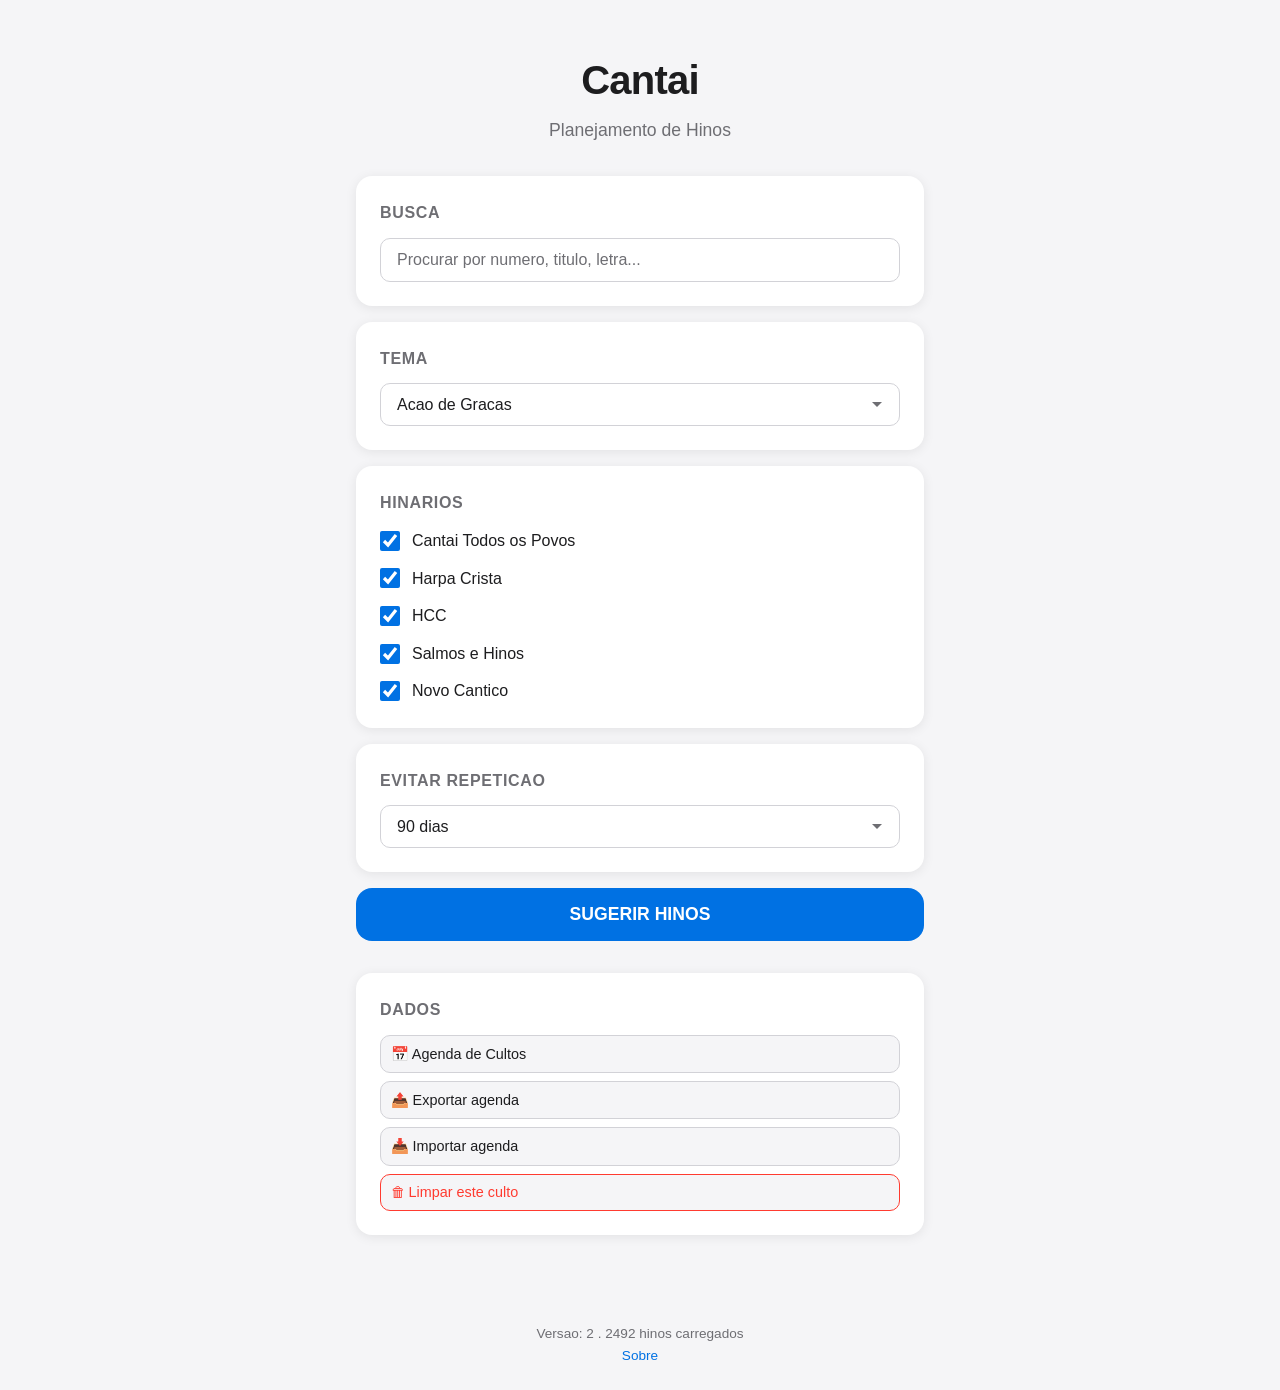
==== commit 1f22a2f0: "Sprint V1.6: Agenda de Cultos + HCC — copiar/agendar separados, importador HCC (73 hinos), modal age" ====
--- a/cantai/web/index.html
+++ b/cantai/web/index.html
@@ -44,8 +44,8 @@
           <span>Harpa Crista</span>
         </label>
         <label class="checkbox-label">
-          <input type="checkbox" id="cantor" checked>
-          <span>Cantor Cristao</span>
+          <input type="checkbox" id="hcc" checked>
+          <span>HCC</span>
         </label>
         <label class="checkbox-label">
           <input type="checkbox" id="sh" checked>
@@ -80,9 +80,14 @@
       <div id="culto-lista" class="culto-lista"></div>
       <div class="culto-botoes">
         <button class="btn-copiar" id="btn-copiar" onclick="copyProgramacao()">
-          Copiar programacao
+          &#128203; Copiar programacao
         </button>
-        <button class="btn-novas" onclick="suggestHymns()">
+        <button class="btn-agendar" id="btn-agendar" onclick="openAgendarModal()">
+          &#128197; Agendar culto
+        </button>
+      </div>
+      <div class="culto-botoes" style="margin-top:0.5rem">
+        <button class="btn-novas" onclick="suggestHymns()" style="margin-top:0">
           Nova sugestao
         </button>
       </div>
@@ -91,10 +96,10 @@
     <section class="card card-dados">
       <h2>Dados</h2>
       <div class="dados-botoes">
-        <button class="btn-dado" onclick="openHistorico()">Ultimos cultos</button>
-        <button class="btn-dado" onclick="exportHistorico()">Exportar historico</button>
-        <button class="btn-dado" onclick="importHistorico()">Importar historico</button>
-        <button class="btn-dado btn-dado-perigo" onclick="limparHistorico()">Limpar este culto</button>
+        <button class="btn-dado" onclick="renderAgenda()">&#128197; Agenda de Cultos</button>
+        <button class="btn-dado" onclick="exportAgenda()">&#128228; Exportar agenda</button>
+        <button class="btn-dado" onclick="importAgenda()">&#128229; Importar agenda</button>
+        <button class="btn-dado btn-dado-perigo" onclick="limparCulto()">&#128465; Limpar este culto</button>
       </div>
     </section>
   </main>
@@ -127,7 +132,7 @@
       <h2>Cantai</h2>
       <p class="sobre-descricao">Planejamento de Hinos para cultos e eventos da igreja.</p>
       <div class="sobre-info">
-        <p><strong>Versao:</strong> <span id="sobre-versao">1.2</span></p>
+        <p><strong>Versao:</strong> <span id="sobre-versao">1.6</span></p>
         <p><strong>Total de hinos:</strong> <span id="sobre-count">0</span></p>
         <p><strong>Licenca:</strong> MIT</p>
         <p><strong>GitHub:</strong> <a href="https://github.com/Vangl-dev/Cantai" target="_blank">github.com/Vangl-dev/Cantai</a></p>
@@ -135,16 +140,43 @@
     </div>
   </div>
 
-  <div id="modal-historico" class="modal" onclick="closeModal(event, 'modal-historico')">
-    <div class="modal-content modal-historico-content">
+  <div id="modal-agendar" class="modal" onclick="closeModal(event, 'modal-agendar')">
+    <div class="modal-content">
       <div class="modal-header">
-        <span class="modal-hinario">HISTORICO</span>
-        <button class="modal-close" onclick="closeModalById('modal-historico')">X</button>
+        <span class="modal-hinario">AGENDAR CULTO</span>
+        <button class="modal-close" onclick="closeModalById('modal-agendar')">X</button>
       </div>
-      <div id="historico-lista" class="historico-lista"></div>
+      <div class="agendar-form">
+        <label class="agendar-label">
+          Nome do culto
+          <input type="text" id="schedule-name" class="agendar-input" placeholder="Ex: Culto da Manha">
+        </label>
+        <label class="agendar-label">
+          Data (dd/mm/aaaa)
+          <input type="text" id="schedule-date" class="agendar-input" placeholder="dd/mm/aaaa">
+        </label>
+        <label class="agendar-label">
+          Observacoes (opcional)
+          <input type="text" id="schedule-notes" class="agendar-input" placeholder="Ex: Tema especial">
+        </label>
+      </div>
       <div class="modal-footer">
-        <button class="btn-modal-close" onclick="limparHistoricoCompleto()">Limpar tudo</button>
-        <button class="btn-modal-close" onclick="closeModalById('modal-historico')">Fechar</button>
+        <button class="btn-modal-close" onclick="closeModalById('modal-agendar')">Cancelar</button>
+        <button class="btn-modal-escolher" onclick="saveSchedule()">Salvar</button>
+      </div>
+    </div>
+  </div>
+
+  <div id="modal-agenda" class="modal" onclick="closeModal(event, 'modal-agenda')">
+    <div class="modal-content modal-agenda-content">
+      <div class="modal-header">
+        <span class="modal-hinario">AGENDA DE CULTOS</span>
+        <button class="modal-close" onclick="closeModalById('modal-agenda')">X</button>
+      </div>
+      <div id="agenda-lista" class="agenda-lista"></div>
+      <div class="modal-footer">
+        <button class="btn-modal-close" onclick="limparAgenda()">Limpar tudo</button>
+        <button class="btn-modal-close" onclick="closeModalById('modal-agenda')">Fechar</button>
       </div>
     </div>
   </div>
--- a/cantai/web/style.css
+++ b/cantai/web/style.css
@@ -396,6 +396,134 @@
   color: #ffffff;
 }
 
+.btn-agendar {
+  flex: 1;
+  padding: 0.6rem;
+  font-size: 0.9rem;
+  font-weight: 500;
+  color: var(--success);
+  background: transparent;
+  border: 1.5px solid var(--success);
+  border-radius: var(--radius-sm);
+  cursor: pointer;
+  transition: all 0.2s;
+}
+
+.btn-agendar:hover {
+  background: var(--success);
+  color: #ffffff;
+}
+
+.agendar-form {
+  display: flex;
+  flex-direction: column;
+  gap: 1rem;
+  margin-bottom: 1rem;
+}
+
+.agendar-label {
+  display: flex;
+  flex-direction: column;
+  gap: 0.35rem;
+  font-size: 0.85rem;
+  font-weight: 500;
+  color: var(--text-secondary);
+}
+
+.agendar-input {
+  width: 100%;
+  padding: 0.65rem 0.75rem;
+  font-size: 0.95rem;
+  border: 1px solid var(--border);
+  border-radius: var(--radius-sm);
+  background: var(--bg);
+  color: var(--text);
+  outline: none;
+  transition: border-color 0.2s;
+}
+
+.agendar-input:focus {
+  border-color: var(--primary);
+}
+
+.modal-agenda-content {
+  max-width: 500px;
+}
+
+.agenda-lista {
+  max-height: 60vh;
+  overflow-y: auto;
+}
+
+.agenda-item {
+  padding: 0.75rem;
+  background: var(--bg);
+  border-radius: var(--radius-sm);
+  margin-bottom: 0.5rem;
+}
+
+.agenda-item-data {
+  font-size: 0.8rem;
+  font-weight: 600;
+  color: var(--primary);
+  margin-bottom: 0.25rem;
+}
+
+.agenda-item-nome {
+  font-size: 1rem;
+  font-weight: 600;
+  margin-bottom: 0.25rem;
+}
+
+.agenda-item-notas {
+  font-size: 0.8rem;
+  color: var(--text-secondary);
+  font-style: italic;
+  margin-bottom: 0.35rem;
+}
+
+.agenda-item-hinos {
+  display: flex;
+  flex-wrap: wrap;
+  gap: 0.3rem;
+  margin-bottom: 0.5rem;
+}
+
+.agenda-hino {
+  font-size: 0.75rem;
+  font-weight: 500;
+  color: var(--primary);
+  background: var(--surface);
+  padding: 0.15rem 0.4rem;
+  border-radius: 4px;
+  white-space: nowrap;
+}
+
+.agenda-item-botoes {
+  display: flex;
+  gap: 0.35rem;
+}
+
+.agenda-btn {
+  background: none;
+  border: none;
+  font-size: 0.8rem;
+  cursor: pointer;
+  padding: 0.25rem 0.4rem;
+  color: var(--text-secondary);
+  border-radius: 4px;
+  transition: all 0.2s;
+}
+
+.agenda-btn:hover {
+  color: var(--primary);
+  background: var(--surface);
+}
+
+.agenda-btn-perigo:hover {
+  color: #ff3b30;
+}
+
 .footer {
   text-align: center;
   padding: 1.5rem 1rem;
